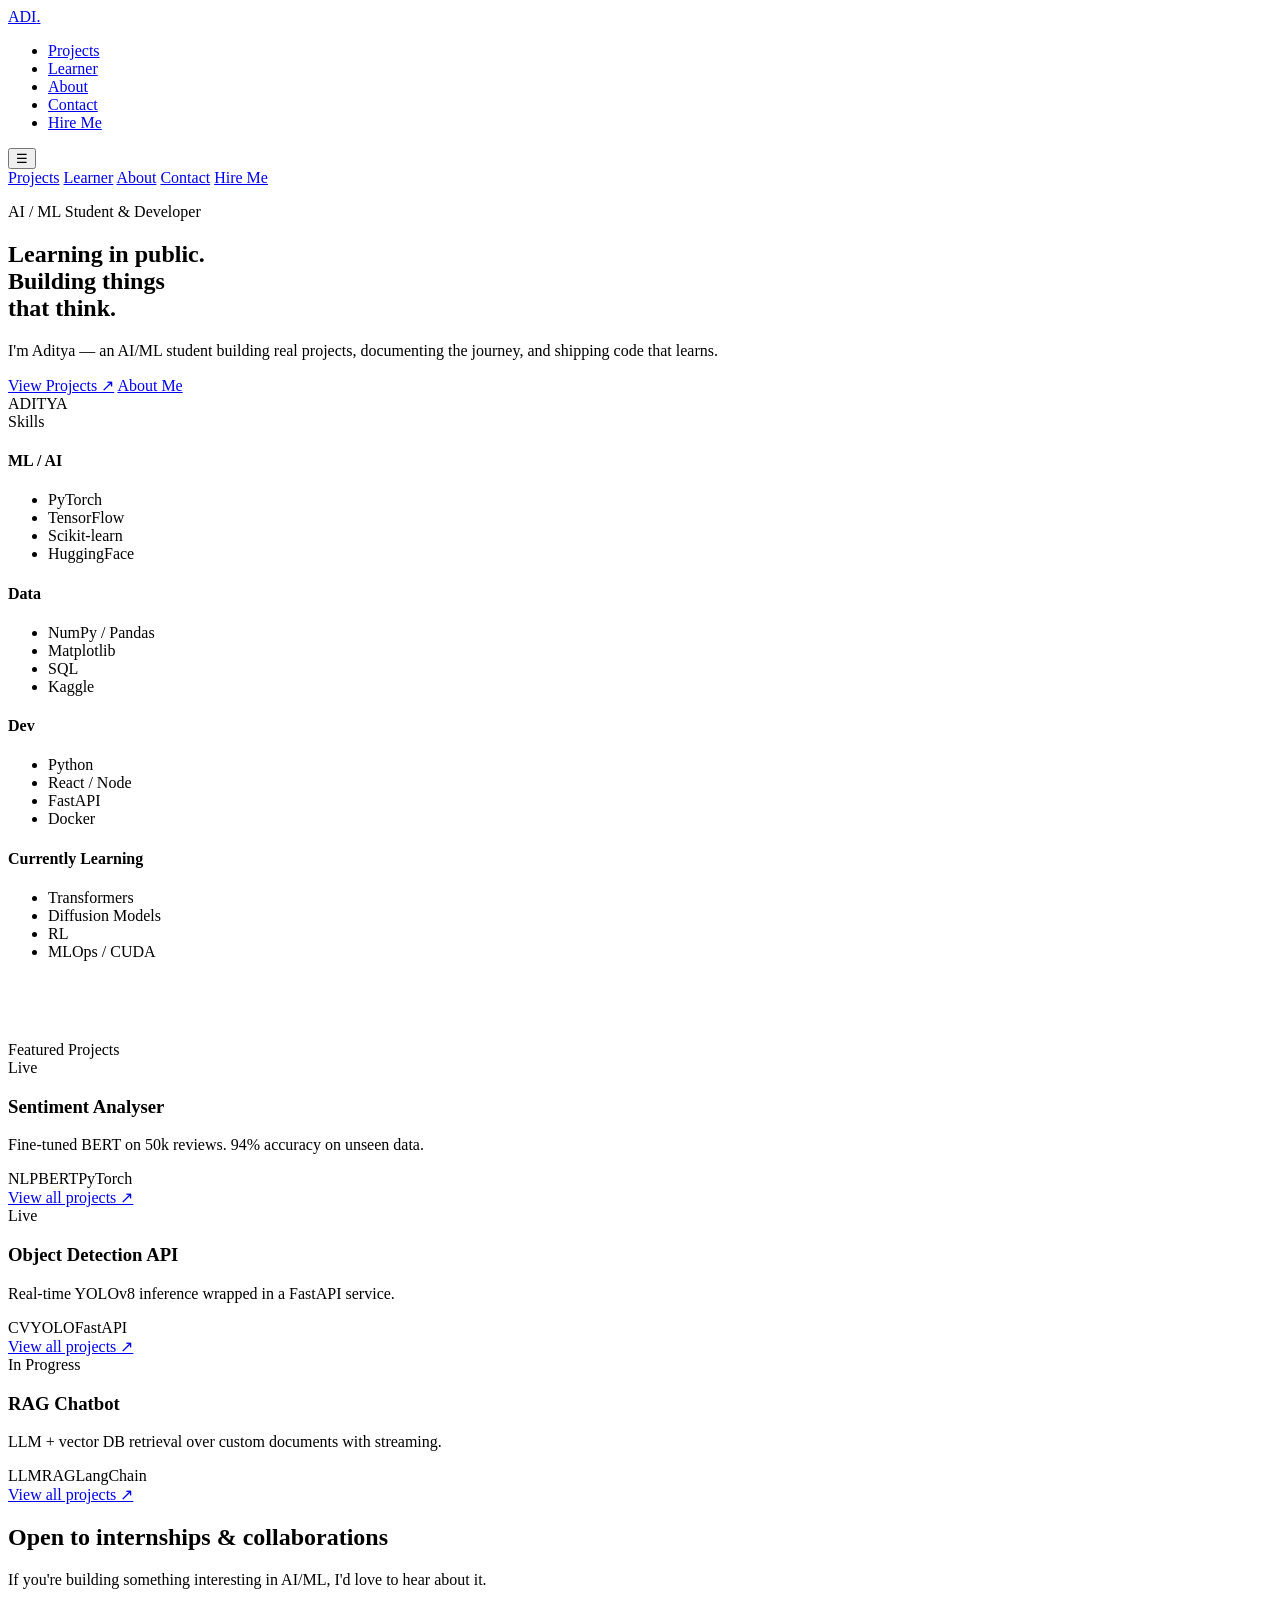
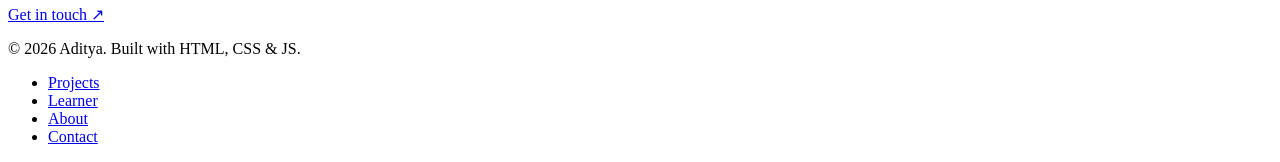
==== index.html @ 86e53b7c "Add files via upload" ====
<!DOCTYPE html>
<html lang="en">
<head>
  <meta charset="UTF-8" />
  <meta name="viewport" content="width=device-width, initial-scale=1.0" />
  <title>Aditya — AI/ML Student & Developer</title>
  <meta name="description" content="Learning in public. Building things that think. AI/ML student and full-stack developer." />
  <link rel="preconnect" href="https://fonts.googleapis.com" />
  <link rel="preconnect" href="https://fonts.gstatic.com" crossorigin />
  <link href="https://fonts.googleapis.com/css2?family=Space+Grotesk:wght@400;700&family=DM+Sans:wght@400;500&display=swap" rel="stylesheet" />
  <link rel="stylesheet" href="css/style.css" />
</head>
<body>

<!-- ── Header ──────────────────────────────────────────────────────────────── -->
<header>
  <div class="container">
    <div class="nav-inner">
      <a href="index.html" class="nav-logo">ADI<span>.</span></a>
      <nav aria-label="Main navigation">
        <ul class="nav-links">
          <li><a href="projects.html">Projects</a></li>
          <li><a href="learner.html">Learner</a></li>
          <li><a href="about.html">About</a></li>
          <li><a href="contact.html">Contact</a></li>
          <li><a href="contact.html" class="btn-hire">Hire Me</a></li>
        </ul>
      </nav>
      <button class="nav-toggle" aria-label="Open menu">☰</button>
    </div>
  </div>
  <nav class="mobile-nav" aria-label="Mobile navigation">
    <a href="projects.html">Projects</a>
    <a href="learner.html">Learner</a>
    <a href="about.html">About</a>
    <a href="contact.html">Contact</a>
    <a href="contact.html" class="btn-hire">Hire Me</a>
  </nav>
</header>

<!-- ── Main ────────────────────────────────────────────────────────────────── -->
<main>
  <div class="container">

    <!-- Hero -->
    <section class="hero">
      <p class="eyebrow hero-eyebrow">AI / ML Student &amp; Developer</p>
      <h1 class="hero-title">
        Learning in public.<br>
        Building things<br>
        that <span class="highlight">think.</span>
      </h1>
      <p class="hero-sub">
        I'm Aditya — an AI/ML student building real projects, documenting the journey, and shipping code that learns.
      </p>
      <div class="hero-actions">
        <a href="projects.html" class="btn btn-primary">View Projects &#8599;</a>
        <a href="about.html" class="btn btn-outline">About Me</a>
      </div>
    </section>

    <!-- Big name -->
    <div class="big-name" aria-hidden="true">
      <span>A</span><span>D</span><span>I</span><span>T</span><span>Y</span><span>A</span>
    </div>

    <!-- Skills strip -->
    <section class="fade-up">
      <div class="section-label"><span>Skills</span></div>
      <div class="skills-grid">
        <div class="skill-col">
          <h4>ML / AI</h4>
          <ul>
            <li>PyTorch</li>
            <li>TensorFlow</li>
            <li>Scikit-learn</li>
            <li>HuggingFace</li>
          </ul>
        </div>
        <div class="skill-col">
          <h4>Data</h4>
          <ul>
            <li>NumPy / Pandas</li>
            <li>Matplotlib</li>
            <li>SQL</li>
            <li>Kaggle</li>
          </ul>
        </div>
        <div class="skill-col">
          <h4>Dev</h4>
          <ul>
            <li>Python</li>
            <li>React / Node</li>
            <li>FastAPI</li>
            <li>Docker</li>
          </ul>
        </div>
        <div class="skill-col">
          <h4>Currently Learning</h4>
          <ul>
            <li>Transformers</li>
            <li>Diffusion Models</li>
            <li>RL</li>
            <li>MLOps / CUDA</li>
          </ul>
        </div>
      </div>
    </section>

    <!-- Featured projects bento -->
    <section style="margin-top:5rem;" class="fade-up">
      <div class="section-label"><span>Featured Projects</span></div>
      <div class="grid-3">
        <div class="card project-card">
          <span class="status">Live</span>
          <h3>Sentiment Analyser</h3>
          <p>Fine-tuned BERT on 50k reviews. 94% accuracy on unseen data.</p>
          <div class="project-tags">
            <span class="tag">NLP</span><span class="tag">BERT</span><span class="tag">PyTorch</span>
          </div>
          <div class="project-actions">
            <a href="projects.html">View all projects &#8599;</a>
          </div>
        </div>
        <div class="card project-card">
          <span class="status">Live</span>
          <h3>Object Detection API</h3>
          <p>Real-time YOLOv8 inference wrapped in a FastAPI service.</p>
          <div class="project-tags">
            <span class="tag">CV</span><span class="tag">YOLO</span><span class="tag">FastAPI</span>
          </div>
          <div class="project-actions">
            <a href="projects.html">View all projects &#8599;</a>
          </div>
        </div>
        <div class="card project-card">
          <span class="status">In Progress</span>
          <h3>RAG Chatbot</h3>
          <p>LLM + vector DB retrieval over custom documents with streaming.</p>
          <div class="project-tags">
            <span class="tag">LLM</span><span class="tag">RAG</span><span class="tag">LangChain</span>
          </div>
          <div class="project-actions">
            <a href="projects.html">View all projects &#8599;</a>
          </div>
        </div>
      </div>
    </section>

    <!-- CTA -->
    <div class="cta-banner fade-up">
      <div>
        <h2>Open to internships &amp; collaborations</h2>
        <p>If you're building something interesting in AI/ML, I'd love to hear about it.</p>
      </div>
      <a href="contact.html" class="btn btn-primary">Get in touch &#8599;</a>
    </div>

  </div>
</main>

<!-- ── Footer ───────────────────────────────────────────────────────────────── -->
<footer>
  <div class="container">
    <div class="footer-inner">
      <p>© 2026 Aditya. Built with HTML, CSS &amp; JS.</p>
      <ul class="footer-links">
        <li><a href="projects.html">Projects</a></li>
        <li><a href="learner.html">Learner</a></li>
        <li><a href="about.html">About</a></li>
        <li><a href="contact.html">Contact</a></li>
      </ul>
    </div>
  </div>
</footer>

<script src="js/main.js"></script>
</body>
</html>
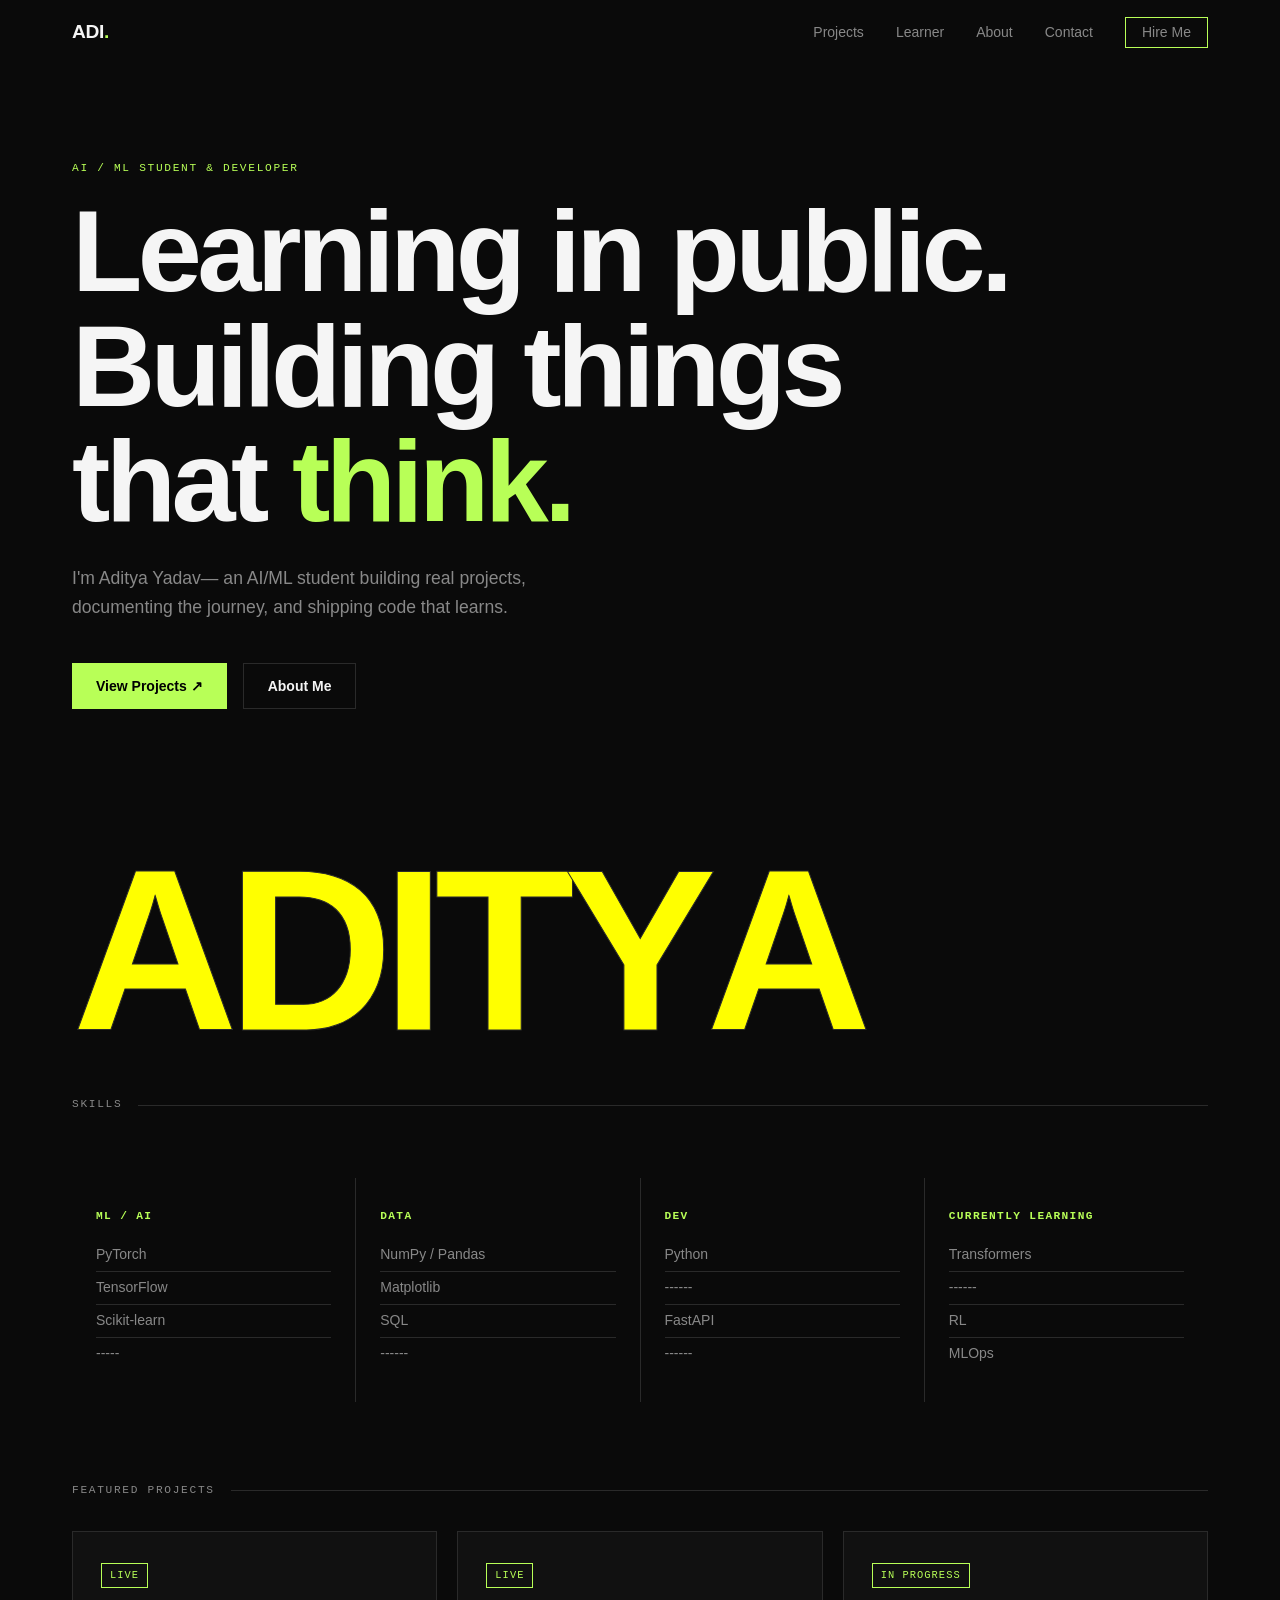
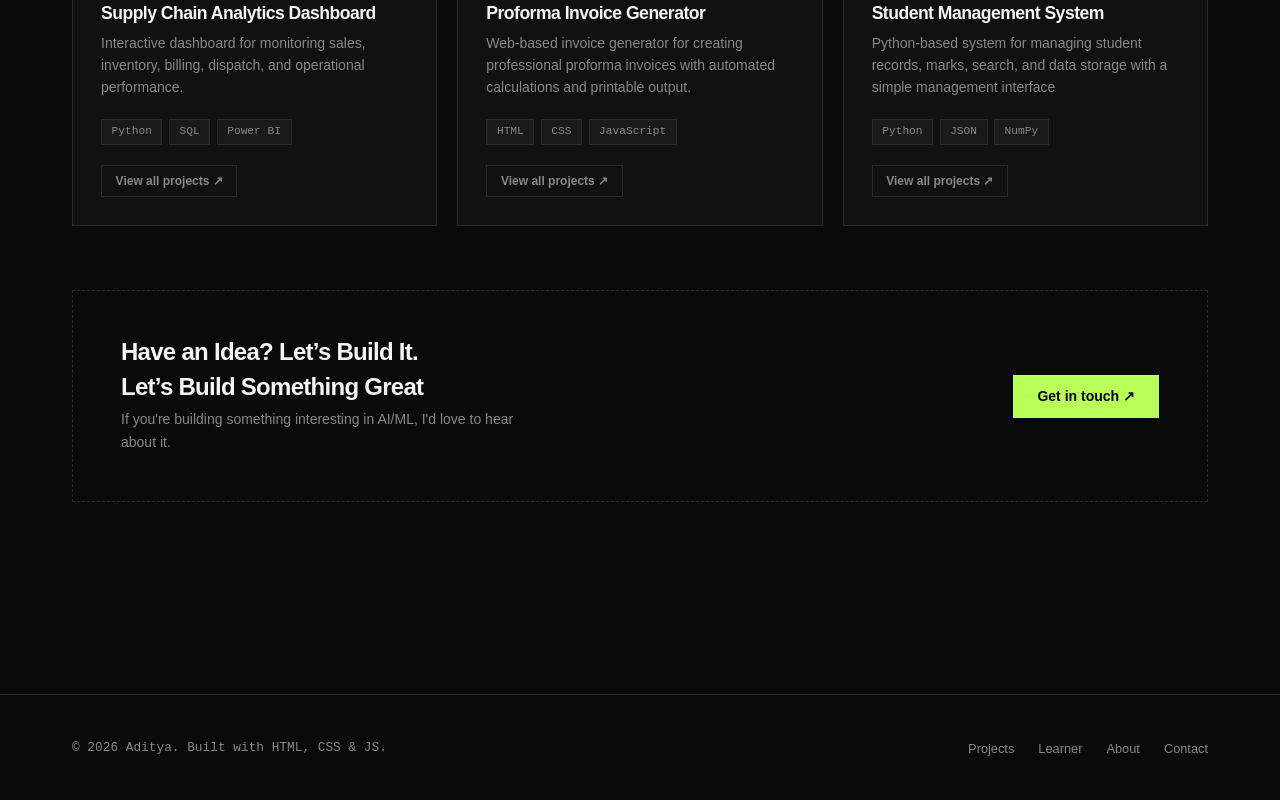
==== commit 3ac1a3bc: "Updated indel file and added some more feature to it. c" ====
--- a/index.html
+++ b/index.html
@@ -51,7 +51,7 @@
         that <span class="highlight">think.</span>
       </h1>
       <p class="hero-sub">
-        I'm Aditya — an AI/ML student building real projects, documenting the journey, and shipping code that learns.
+        I'm Aditya Yadav— an AI/ML student building real projects, documenting the journey, and shipping code that learns.
       </p>
       <div class="hero-actions">
         <a href="projects.html" class="btn btn-primary">View Projects &#8599;</a>
@@ -74,7 +74,7 @@
             <li>PyTorch</li>
             <li>TensorFlow</li>
             <li>Scikit-learn</li>
-            <li>HuggingFace</li>
+            <li>-----</li>
           </ul>
         </div>
         <div class="skill-col">
@@ -83,25 +83,25 @@
             <li>NumPy / Pandas</li>
             <li>Matplotlib</li>
             <li>SQL</li>
-            <li>Kaggle</li>
+            <li>------</li>
           </ul>
         </div>
         <div class="skill-col">
           <h4>Dev</h4>
           <ul>
             <li>Python</li>
-            <li>React / Node</li>
+            <li>------</li>
             <li>FastAPI</li>
-            <li>Docker</li>
+            <li>------</li>
           </ul>
         </div>
         <div class="skill-col">
           <h4>Currently Learning</h4>
           <ul>
             <li>Transformers</li>
-            <li>Diffusion Models</li>
+            <li>------</li>
             <li>RL</li>
-            <li>MLOps / CUDA</li>
+            <li>MLOps</li>
           </ul>
         </div>
       </div>
@@ -113,10 +113,10 @@
       <div class="grid-3">
         <div class="card project-card">
           <span class="status">Live</span>
-          <h3>Sentiment Analyser</h3>
-          <p>Fine-tuned BERT on 50k reviews. 94% accuracy on unseen data.</p>
+          <h3>Supply Chain Analytics Dashboard</h3>
+          <p>Interactive dashboard for monitoring sales, inventory, billing, dispatch, and operational performance.</p>
           <div class="project-tags">
-            <span class="tag">NLP</span><span class="tag">BERT</span><span class="tag">PyTorch</span>
+            <span class="tag">Python</span><span class="tag">SQL</span><span class="tag">Power BI</span>
           </div>
           <div class="project-actions">
             <a href="projects.html">View all projects &#8599;</a>
@@ -124,10 +124,10 @@
         </div>
         <div class="card project-card">
           <span class="status">Live</span>
-          <h3>Object Detection API</h3>
-          <p>Real-time YOLOv8 inference wrapped in a FastAPI service.</p>
+          <h3>Proforma Invoice Generator</h3>
+          <p>Web-based invoice generator for creating professional proforma invoices with automated calculations and printable output.</p>
           <div class="project-tags">
-            <span class="tag">CV</span><span class="tag">YOLO</span><span class="tag">FastAPI</span>
+            <span class="tag">HTML</span><span class="tag">CSS</span><span class="tag">JavaScript</span>
           </div>
           <div class="project-actions">
             <a href="projects.html">View all projects &#8599;</a>
@@ -135,10 +135,10 @@
         </div>
         <div class="card project-card">
           <span class="status">In Progress</span>
-          <h3>RAG Chatbot</h3>
-          <p>LLM + vector DB retrieval over custom documents with streaming.</p>
+          <h3>Student Management System</h3>
+          <p>Python-based system for managing student records, marks, search, and data storage with a simple management interface</p>
           <div class="project-tags">
-            <span class="tag">LLM</span><span class="tag">RAG</span><span class="tag">LangChain</span>
+            <span class="tag">Python</span><span class="tag">JSON</span><span class="tag">NumPy</span>
           </div>
           <div class="project-actions">
             <a href="projects.html">View all projects &#8599;</a>
@@ -150,7 +150,8 @@
     <!-- CTA -->
     <div class="cta-banner fade-up">
       <div>
-        <h2>Open to internships &amp; collaborations</h2>
+        <h2>Have an Idea?  Let’s Build It.</h2>
+        <h2>Let’s Build Something Great</h2>
         <p>If you're building something interesting in AI/ML, I'd love to hear about it.</p>
       </div>
       <a href="contact.html" class="btn btn-primary">Get in touch &#8599;</a>
--- a/css/style.css
+++ b/css/style.css
@@ -0,0 +1,711 @@
+
+/* ── Reset & Base ─────────────────────────────────────────────────────────── */
+*, *::before, *::after { box-sizing: border-box; margin: 0; padding: 0; }
+
+:root {
+  --bg:        #0a0a0a;
+  --fg:        #F5F5F5;
+  --primary:   #b8ff57;
+  --secondary: #64ff57;
+  --accent:    #9e57ff;
+  --muted:     #1a1a1a;
+  --muted-fg:  #888;
+  --border:    #2a2a2a;
+  --card:      #111;
+  --font-head: 'Space Grotesk', sans-serif;
+  --font-body: 'DM Sans', sans-serif;
+}
+
+html { scroll-behavior: smooth; }
+
+body {
+  background: var(--bg);
+  color: var(--fg);
+  font-family: var(--font-body);
+  font-size: 16px;
+  line-height: 1.6;
+  min-height: 100vh;
+}
+
+a { color: inherit; text-decoration: none; }
+img { display: block; max-width: 100%; }
+button { cursor: pointer; font-family: inherit; }
+
+/* ── Typography ───────────────────────────────────────────────────────────── */
+h1, h2, h3, h4, h5 {
+  font-family: var(--font-head);
+  font-weight: 700;
+  line-height: 1.1;
+  letter-spacing: -0.03em;
+}
+
+.eyebrow {
+  font-family: monospace;
+  font-size: 0.7rem;
+  letter-spacing: 0.15em;
+  text-transform: uppercase;
+  color: var(--primary);
+}
+
+/* ── Layout ───────────────────────────────────────────────────────────────── */
+.container {
+  max-width: 1200px;
+  margin: 0 auto;
+  padding: 0 2rem;
+}
+
+/* ── Header / Nav ─────────────────────────────────────────────────────────── */
+header {
+  position: fixed;
+  top: 0; left: 0; right: 0;
+  z-index: 100;
+  transition: background 0.3s, border-color 0.3s;
+  border-bottom: 1px solid transparent;
+}
+header.scrolled {
+  background: rgba(10,10,10,0.95);
+  backdrop-filter: blur(8px);
+  border-color: var(--border);
+}
+.nav-inner {
+  display: flex;
+  align-items: center;
+  justify-content: space-between;
+  height: 64px;
+}
+.nav-logo {
+  font-family: var(--font-head);
+  font-weight: 700;
+  font-size: 1.2rem;
+  color: var(--fg);
+  letter-spacing: -0.02em;
+}
+.nav-logo span { color: var(--primary); }
+.nav-links {
+  display: flex;
+  align-items: center;
+  gap: 2rem;
+  list-style: none;
+}
+.nav-links a {
+  font-size: 0.875rem;
+  font-weight: 500;
+  color: var(--muted-fg);
+  transition: color 0.2s;
+}
+.nav-links a:hover, .nav-links a.active { color: var(--fg); }
+.nav-links a.active { color: var(--primary); }
+.btn-hire {
+  padding: 0.4rem 1rem;
+  border: 1px solid var(--primary);
+  color: var(--primary);
+  font-size: 0.875rem;
+  font-weight: 600;
+  transition: background 0.2s, color 0.2s;
+}
+.btn-hire:hover { background: var(--primary); color: #000; }
+
+/* Mobile nav */
+.nav-toggle {
+  display: none;
+  background: none;
+  border: none;
+  color: var(--fg);
+  font-size: 1.5rem;
+  line-height: 1;
+}
+.mobile-nav {
+  display: none;
+  flex-direction: column;
+  gap: 1.25rem;
+  padding: 1.5rem 2rem;
+  background: var(--bg);
+  border-top: 1px solid var(--border);
+}
+.mobile-nav.open { display: flex; }
+.mobile-nav a {
+  font-size: 1rem;
+  font-weight: 500;
+  color: var(--fg);
+  transition: color 0.2s;
+}
+.mobile-nav a:hover { color: var(--primary); }
+.mobile-nav .btn-hire { text-align: center; }
+
+@media (max-width: 768px) {
+  .nav-links { display: none; }
+  .nav-toggle { display: block; }
+}
+
+/* ── Footer ───────────────────────────────────────────────────────────────── */
+footer {
+  border-top: 1px solid var(--border);
+  padding: 2.5rem 0;
+  margin-top: 6rem;
+}
+.footer-inner {
+  display: flex;
+  align-items: center;
+  justify-content: space-between;
+  flex-wrap: wrap;
+  gap: 1rem;
+}
+.footer-inner p {
+  font-size: 0.8rem;
+  color: var(--muted-fg);
+  font-family: monospace;
+}
+.footer-links {
+  display: flex;
+  gap: 1.5rem;
+  list-style: none;
+}
+.footer-links a {
+  font-size: 0.8rem;
+  color: var(--muted-fg);
+  transition: color 0.2s;
+}
+.footer-links a:hover { color: var(--primary); }
+
+/* ── Buttons ──────────────────────────────────────────────────────────────── */
+.btn {
+  display: inline-flex;
+  align-items: center;
+  gap: 0.4rem;
+  padding: 0.65rem 1.5rem;
+  font-size: 0.875rem;
+  font-weight: 700;
+  transition: all 0.2s;
+  border: none;
+}
+.btn-primary { background: var(--primary); color: #000; }
+.btn-primary:hover { background: #a0e84a; }
+.btn-outline {
+  background: transparent;
+  border: 1px solid var(--border);
+  color: var(--fg);
+}
+.btn-outline:hover { border-color: var(--fg); }
+
+/* ── Cards ────────────────────────────────────────────────────────────────── */
+.card {
+  background: var(--card);
+  border: 1px solid var(--border);
+  transition: border-color 0.25s, transform 0.25s;
+}
+.card:hover { border-color: var(--primary); transform: translateY(-4px); }
+
+/* ── Tags ─────────────────────────────────────────────────────────────────── */
+.tag {
+  display: inline-block;
+  padding: 0.2rem 0.6rem;
+  font-size: 0.7rem;
+  font-family: monospace;
+  border: 1px solid var(--border);
+  background: var(--muted);
+  color: var(--muted-fg);
+}
+
+/* ── Section divider ──────────────────────────────────────────────────────── */
+.section-label {
+  display: flex;
+  align-items: center;
+  gap: 1rem;
+  margin-bottom: 2rem;
+}
+.section-label span {
+  font-family: monospace;
+  font-size: 0.7rem;
+  letter-spacing: 0.15em;
+  text-transform: uppercase;
+  color: var(--muted-fg);
+  white-space: nowrap;
+}
+.section-label::after {
+  content: '';
+  flex: 1;
+  height: 1px;
+  background: var(--border);
+}
+
+/* ── Fade-in animation ────────────────────────────────────────────────────── */
+.fade-up {
+  opacity: 0;
+  transform: translateY(28px);
+  transition: opacity 0.5s ease, transform 0.5s ease;
+}
+.fade-up.visible {
+  opacity: 1;
+  transform: translateY(0);
+}
+
+/* ── Page wrapper ─────────────────────────────────────────────────────────── */
+main { padding-top: 96px; padding-bottom: 6rem; }
+
+/* ── Grid helpers ─────────────────────────────────────────────────────────── */
+.grid-3 {
+  display: grid;
+  grid-template-columns: repeat(auto-fit, minmax(300px, 1fr));
+  gap: 1.25rem;
+}
+.grid-2 {
+  display: grid;
+  grid-template-columns: repeat(auto-fit, minmax(280px, 1fr));
+  gap: 1.25rem;
+}
+
+/* ── Hero ─────────────────────────────────────────────────────────────────── */
+.hero { padding: 4rem 0 6rem; }
+.hero-eyebrow { margin-bottom: 1rem; }
+.hero-title {
+  font-size: clamp(3.5rem, 9vw, 8rem);
+  letter-spacing: -0.04em;
+  line-height: 1;
+  margin-bottom: 1.5rem;
+}
+.hero-title .highlight { color: var(--primary); }
+.hero-sub {
+  font-size: 1.1rem;
+  color: var(--muted-fg);
+  max-width: 520px;
+  margin-bottom: 2.5rem;
+  line-height: 1.7;
+}
+.hero-actions { display: flex; gap: 1rem; flex-wrap: wrap; }
+
+/* Big letter stagger */
+.big-name {
+  font-family: var(--font-head);
+  font-weight: 700;
+  font-size: clamp(5rem, 18vw, 16rem);
+  letter-spacing: -0.05em;
+  line-height: 0.85;
+  color: yellow;
+  -webkit-text-stroke: 1px var(--border);
+  user-select: none;
+  overflow: hidden;
+  margin: 3rem 0;
+}
+.big-name span {
+  display: inline-block;
+  opacity: 0;
+  transform: translateY(60px);
+  transition: opacity 0.4s ease, transform 0.4s ease;
+}
+.big-name span.in {
+  opacity: 1;
+  transform: translateY(0);
+}
+
+/* ── Skills strip ─────────────────────────────────────────────────────────── */
+.skills-grid {
+  display: grid;
+  grid-template-columns: repeat(auto-fit, minmax(200px, 1fr));
+  gap: 1px;
+  background: var(--border);
+  margin-top: 4rem;
+}
+.skill-col {
+  background: var(--bg);
+  padding: 2rem 1.5rem;
+}
+.skill-col h4 {
+  font-size: 0.7rem;
+  font-family: monospace;
+  letter-spacing: 0.12em;
+  text-transform: uppercase;
+  color: var(--primary);
+  margin-bottom: 1rem;
+}
+.skill-col ul { list-style: none; }
+.skill-col li {
+  font-size: 0.875rem;
+  color: var(--muted-fg);
+  padding: 0.3rem 0;
+  border-bottom: 1px solid var(--border);
+}
+.skill-col li:last-child { border: none; }
+
+/* ── Project card ─────────────────────────────────────────────────────────── */
+.project-card { padding: 1.75rem; }
+.project-card .status {
+  display: inline-block;
+  font-size: 0.65rem;
+  font-family: monospace;
+  letter-spacing: 0.1em;
+  text-transform: uppercase;
+  padding: 0.2rem 0.5rem;
+  border: 1px solid var(--primary);
+  color: var(--primary);
+  margin-bottom: 1rem;
+}
+.project-card h3 {
+  font-size: 1.1rem;
+  margin-bottom: 0.5rem;
+}
+.project-card p {
+  font-size: 0.875rem;
+  color: var(--muted-fg);
+  margin-bottom: 1.25rem;
+  line-height: 1.6;
+}
+.project-tags { display: flex; flex-wrap: wrap; gap: 0.4rem; margin-bottom: 1.25rem; }
+.project-actions { display: flex; gap: 0.5rem; flex-wrap: wrap; }
+.project-actions a {
+  padding: 0.35rem 0.85rem;
+  font-size: 0.75rem;
+  font-weight: 600;
+  border: 1px solid var(--border);
+  color: var(--muted-fg);
+  transition: all 0.2s;
+}
+.project-actions a:hover { border-color: var(--primary); color: var(--primary); }
+
+/* Category filter */
+.filter-bar {
+  display: flex;
+  flex-wrap: wrap;
+  gap: 0.5rem;
+  margin-bottom: 2.5rem;
+}
+.filter-btn {
+  padding: 0.4rem 1rem;
+  font-size: 0.75rem;
+  font-family: monospace;
+  letter-spacing: 0.08em;
+  text-transform: uppercase;
+  border: 1px solid var(--border);
+  background: transparent;
+  color: var(--muted-fg);
+  transition: all 0.2s;
+}
+.filter-btn:hover, .filter-btn.active {
+  border-color: var(--primary);
+  color: var(--primary);
+}
+
+/* ── Stats row ────────────────────────────────────────────────────────────── */
+.stats-row {
+  display: grid;
+  grid-template-columns: repeat(2, 1fr);
+  gap: 1px;
+  background: var(--border);
+  margin: 3rem 0;
+}
+@media (min-width: 640px) {
+  .stats-row { grid-template-columns: repeat(4, 1fr); }
+}
+.stat-cell {
+  background: var(--bg);
+  padding: 2.5rem 1rem;
+  text-align: center;
+}
+.stat-cell .val {
+  font-family: var(--font-head);
+  font-size: clamp(2rem, 5vw, 3.5rem);
+  font-weight: 700;
+  color: var(--primary);
+  letter-spacing: -0.03em;
+  line-height: 1;
+  display: block;
+  margin-bottom: 0.4rem;
+}
+.stat-cell .lbl {
+  font-family: monospace;
+  font-size: 0.65rem;
+  letter-spacing: 0.12em;
+  text-transform: uppercase;
+  color: var(--muted-fg);
+}
+
+/* ── Skill bars ───────────────────────────────────────────────────────────── */
+.skill-bar-group { margin-bottom: 2.5rem; }
+.skill-bar-group h4 {
+  font-family: monospace;
+  font-size: 0.65rem;
+  letter-spacing: 0.12em;
+  text-transform: uppercase;
+  color: var(--muted-fg);
+  margin-bottom: 1rem;
+}
+.skill-bar-item { margin-bottom: 1rem; }
+.skill-bar-item .sb-label {
+  display: flex;
+  justify-content: space-between;
+  font-size: 0.75rem;
+  font-family: monospace;
+  margin-bottom: 0.4rem;
+}
+.skill-bar-item .sb-label span:last-child { color: var(--muted-fg); }
+.sb-track {
+  height: 1px;
+  background: var(--border);
+  overflow: hidden;
+}
+.sb-fill {
+  height: 100%;
+  background: var(--primary);
+  width: 0;
+  transition: width 0.8s ease;
+}
+
+/* ── Interest tags ────────────────────────────────────────────────────────── */
+.interest-tags { display: flex; flex-wrap: wrap; gap: 0.5rem; margin-top: 1.5rem; }
+.interest-tag {
+  padding: 0.35rem 0.75rem;
+  font-size: 0.75rem;
+  font-family: monospace;
+  border: 1px solid var(--border);
+  color: var(--muted-fg);
+  transition: all 0.2s;
+}
+.interest-tag:hover { border-color: var(--primary); color: var(--primary); }
+
+/* ── CTA banner ───────────────────────────────────────────────────────────── */
+.cta-banner {
+  border: 1px dashed var(--border);
+  padding: 3rem;
+  display: flex;
+  align-items: center;
+  justify-content: space-between;
+  gap: 2rem;
+  flex-wrap: wrap;
+  margin-top: 4rem;
+}
+.cta-banner h2 { font-size: 1.5rem; margin-bottom: 0.5rem; }
+.cta-banner p { font-size: 0.875rem; color: var(--muted-fg); max-width: 400px; }
+
+/* ── Contact form ─────────────────────────────────────────────────────────── */
+.form-group { display: flex; flex-direction: column; gap: 0.5rem; margin-bottom: 1.5rem; }
+.form-group label {
+  font-family: monospace;
+  font-size: 0.65rem;
+  letter-spacing: 0.12em;
+  text-transform: uppercase;
+  color: var(--muted-fg);
+}
+.form-group input,
+.form-group textarea {
+  background: var(--card);
+  border: 1px solid var(--border);
+  color: var(--fg);
+  font-family: var(--font-body);
+  font-size: 0.875rem;
+  padding: 0.75rem 1rem;
+  outline: none;
+  transition: border-color 0.2s;
+  width: 100%;
+}
+.form-group input:focus,
+.form-group textarea:focus { border-color: var(--primary); }
+.form-group textarea { resize: vertical; min-height: 140px; }
+.form-row { display: grid; grid-template-columns: 1fr 1fr; gap: 1rem; }
+@media (max-width: 600px) { .form-row { grid-template-columns: 1fr; } }
+
+.chip-group { display: flex; flex-wrap: wrap; gap: 0.5rem; }
+.chip {
+  padding: 0.35rem 0.85rem;
+  font-size: 0.75rem;
+  font-family: monospace;
+  border: 1px solid var(--border);
+  background: transparent;
+  color: var(--muted-fg);
+  transition: all 0.2s;
+}
+.chip:hover, .chip.selected {
+  border-color: var(--primary);
+  color: var(--primary);
+  background: rgba(184,255,87,0.06);
+}
+
+.form-error {
+  display: flex;
+  align-items: center;
+  gap: 0.5rem;
+  padding: 0.75rem 1rem;
+  border: 1px solid rgba(255,80,80,0.4);
+  background: rgba(255,80,80,0.05);
+  color: #ff5050;
+  font-size: 0.8rem;
+  margin-bottom: 1rem;
+}
+.form-success {
+  padding: 2.5rem;
+  border: 1px solid var(--primary);
+  background: rgba(184,255,87,0.04);
+}
+.form-success h3 { font-size: 1.25rem; margin: 0.75rem 0 0.5rem; }
+.form-success p { font-size: 0.875rem; color: var(--muted-fg); }
+.form-success .reset-btn {
+  margin-top: 1rem;
+  background: none;
+  border: none;
+  color: var(--primary);
+  font-size: 0.8rem;
+  font-family: monospace;
+  text-decoration: underline;
+}
+
+/* Contact links */
+.contact-link {
+  display: flex;
+  align-items: center;
+  justify-content: space-between;
+  padding: 1rem 0;
+  border-bottom: 1px solid var(--border);
+  transition: border-color 0.2s;
+}
+.contact-link:hover { border-color: var(--primary); }
+.contact-link .cl-label {
+  font-family: monospace;
+  font-size: 0.65rem;
+  letter-spacing: 0.12em;
+  text-transform: uppercase;
+  color: var(--muted-fg);
+  margin-bottom: 0.2rem;
+}
+.contact-link .cl-handle {
+  font-size: 0.875rem;
+  font-weight: 500;
+  transition: color 0.2s;
+}
+.contact-link:hover .cl-handle { color: var(--primary); }
+
+/* ── Learner ──────────────────────────────────────────────────────────────── */
+.folder-card {
+  background: var(--card);
+  border: 1px solid var(--border);
+  padding: 1.75rem;
+  min-height: 220px;
+  display: flex;
+  flex-direction: column;
+  justify-content: space-between;
+  transition: border-color 0.25s, transform 0.25s;
+  text-decoration: none;
+  color: inherit;
+}
+.folder-card:hover { transform: translateY(-6px); }
+.folder-icon {
+  width: 40px; height: 40px;
+  display: flex; align-items: center; justify-content: center;
+  margin-bottom: 1.25rem;
+  font-size: 1.2rem;
+}
+.folder-card h2 { font-size: 1.2rem; margin-bottom: 0.4rem; transition: color 0.2s; }
+.folder-card p { font-size: 0.8rem; color: var(--muted-fg); line-height: 1.5; }
+.folder-footer {
+  display: flex;
+  align-items: center;
+  justify-content: space-between;
+  margin-top: 1.5rem;
+}
+.folder-footer span { font-family: monospace; font-size: 0.7rem; color: var(--muted-fg); }
+.folder-add {
+  border: 1px dashed var(--border);
+  background: var(--card);
+  min-height: 220px;
+  display: flex;
+  flex-direction: column;
+  align-items: center;
+  justify-content: center;
+  gap: 0.75rem;
+  padding: 1.75rem;
+  text-align: center;
+}
+.folder-add p { font-family: monospace; font-size: 0.75rem; color: var(--muted-fg); line-height: 1.6; }
+.folder-add code { color: var(--fg); }
+
+/* Video card */
+.video-card {
+  background: var(--card);
+  border: 1px solid var(--border);
+  overflow: hidden;
+  transition: border-color 0.25s, transform 0.25s;
+  text-decoration: none;
+  color: inherit;
+  display: block;
+}
+.video-card:hover { transform: translateY(-5px); }
+.video-thumb {
+  position: relative;
+  aspect-ratio: 16/9;
+  background: var(--muted);
+  overflow: hidden;
+}
+.video-thumb img {
+  width: 100%; height: 100%;
+  object-fit: cover;
+  transition: transform 0.5s ease;
+}
+.video-card:hover .video-thumb img { transform: scale(1.05); }
+.play-overlay {
+  position: absolute; inset: 0;
+  display: flex; align-items: center; justify-content: center;
+  background: rgba(0,0,0,0.45);
+  opacity: 0;
+  transition: opacity 0.3s;
+  pointer-events: none;
+}
+.video-card:hover .play-overlay { opacity: 1; }
+.play-btn {
+  width: 48px; height: 48px;
+  border-radius: 50%;
+  display: flex; align-items: center; justify-content: center;
+  font-size: 1.2rem;
+}
+.duration-badge {
+  position: absolute;
+  bottom: 8px; right: 8px;
+  background: rgba(0,0,0,0.75);
+  padding: 0.15rem 0.45rem;
+  font-family: monospace;
+  font-size: 0.65rem;
+  color: rgba(255,255,255,0.9);
+}
+.video-body { padding: 1.25rem; }
+.video-body h3 { font-size: 0.9rem; margin-bottom: 0.75rem; transition: color 0.2s; }
+.video-card:hover .video-body h3 { color: var(--primary); }
+.video-add {
+  border: 1px dashed var(--border);
+  background: var(--card);
+  aspect-ratio: 16/9;
+  display: flex;
+  flex-direction: column;
+  align-items: center;
+  justify-content: center;
+  gap: 0.75rem;
+  padding: 1.5rem;
+  text-align: center;
+}
+.video-add p { font-family: monospace; font-size: 0.7rem; color: var(--muted-fg); line-height: 1.6; }
+.video-add code { color: var(--fg); }
+
+/* Back link */
+.back-link {
+  display: inline-flex;
+  align-items: center;
+  gap: 0.4rem;
+  font-family: monospace;
+  font-size: 0.75rem;
+  color: var(--muted-fg);
+  margin-bottom: 2.5rem;
+  transition: color 0.2s;
+}
+.back-link:hover { color: var(--fg); }
+
+/* ── Spinner ──────────────────────────────────────────────────────────────── */
+.spinner {
+  width: 16px; height: 16px;
+  border: 2px solid rgba(0,0,0,0.3);
+  border-top-color: #000;
+  border-radius: 50%;
+  animation: spin 0.6s linear infinite;
+  display: inline-block;
+}
+@keyframes spin { to { transform: rotate(360deg); } }
+
+/* ── Responsive ───────────────────────────────────────────────────────────── */
+@media (max-width: 768px) {
+  .cta-banner { flex-direction: column; }
+  .big-name { font-size: clamp(4rem, 22vw, 8rem); }
+}
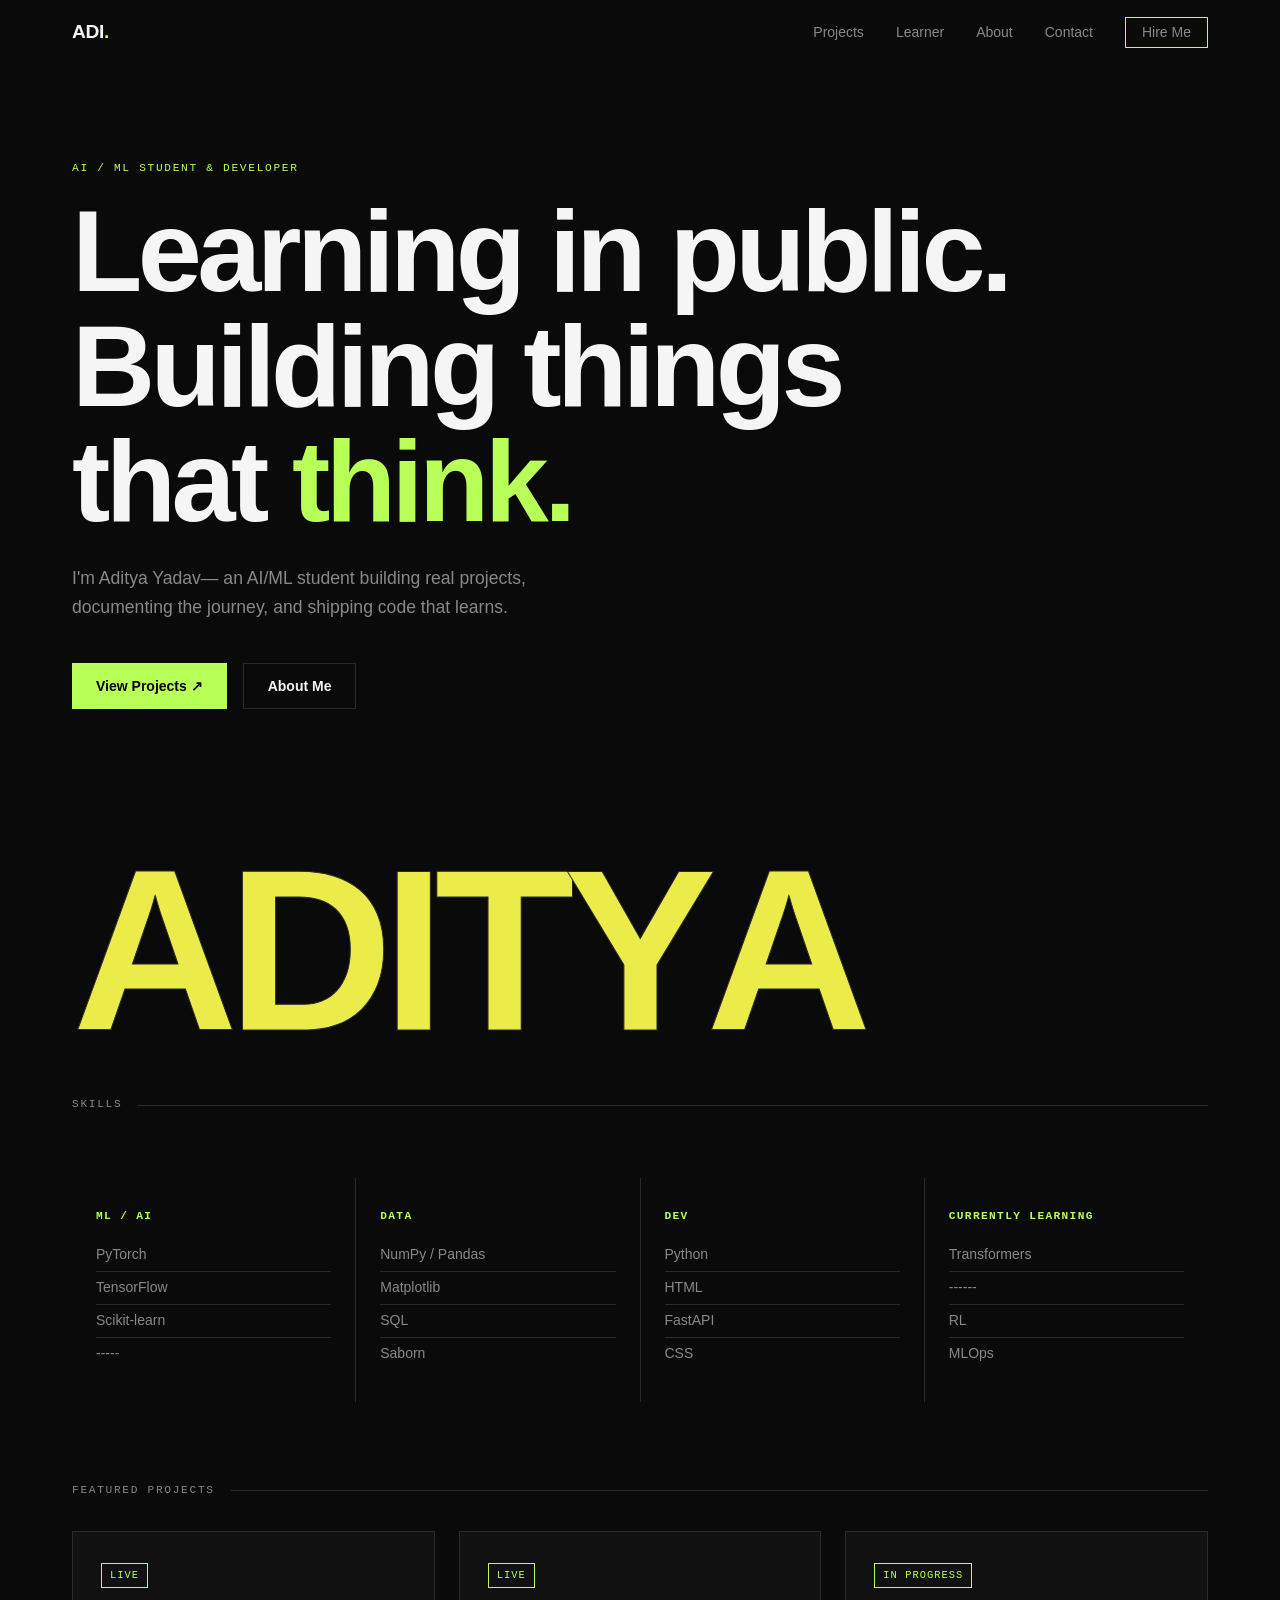
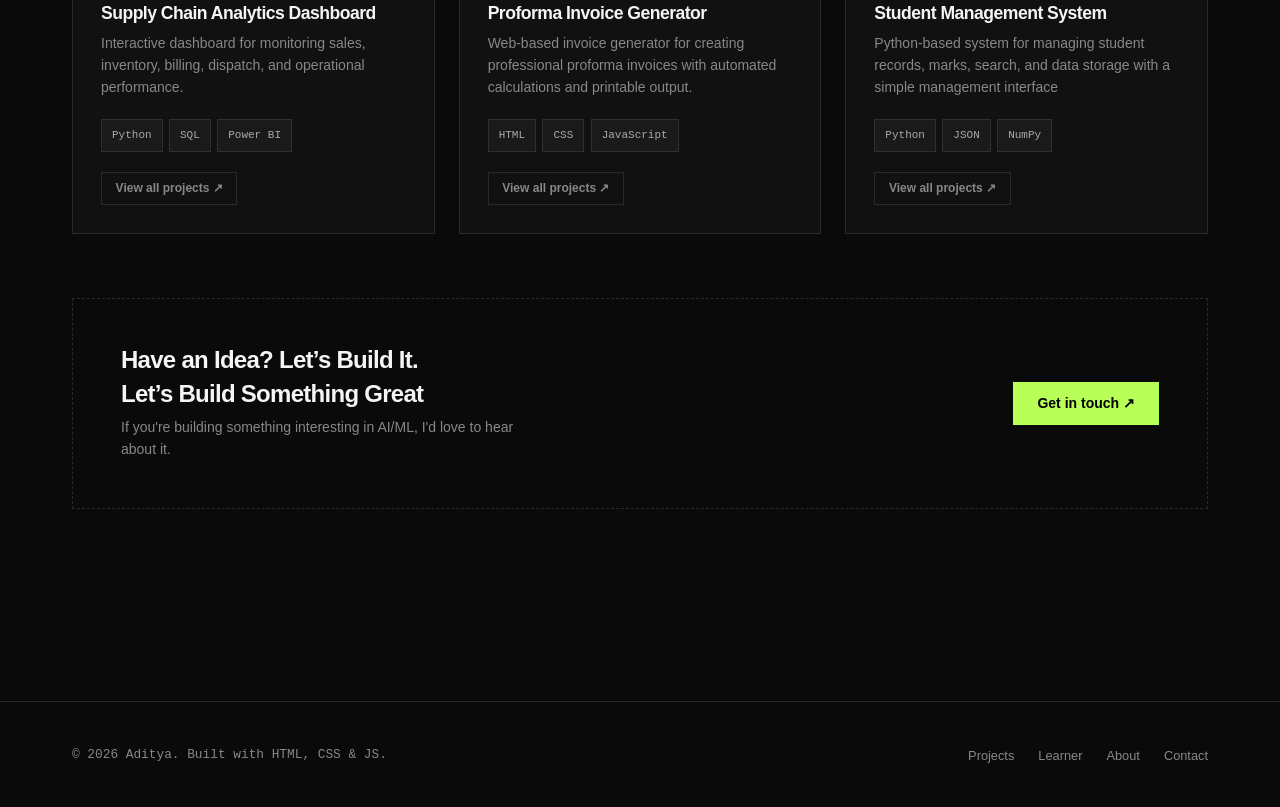
==== commit 826bb1e0: "Updated Dev tool tables." ====
--- a/index.html
+++ b/index.html
@@ -83,16 +83,16 @@
             <li>NumPy / Pandas</li>
             <li>Matplotlib</li>
             <li>SQL</li>
-            <li>------</li>
+            <li>Saborn</li>
           </ul>
         </div>
         <div class="skill-col">
           <h4>Dev</h4>
           <ul>
             <li>Python</li>
-            <li>------</li>
+            <li>HTML</li>
             <li>FastAPI</li>
-            <li>------</li>
+            <li>CSS</li>
           </ul>
         </div>
         <div class="skill-col">
--- a/css/style.css
+++ b/css/style.css
@@ -243,11 +243,113 @@
 main { padding-top: 96px; padding-bottom: 6rem; }
 
 /* ── Grid helpers ─────────────────────────────────────────────────────────── */
+/* Repository Grid */
+
 .grid-3 {
-  display: grid;
-  grid-template-columns: repeat(auto-fit, minmax(300px, 1fr));
-  gap: 1.25rem;
-}
+    display: grid;
+    grid-template-columns: repeat(3, minmax(0, 1fr));
+    gap: 24px;
+}
+
+/* Repository Card */
+
+.repo-card {
+    display: block;
+    text-decoration: none;
+    color: inherit;
+    background: #111111;
+    border: 1px solid #2b2b2b;
+    transition: transform 0.2s ease,
+                border-color 0.2s ease;
+}
+
+.repo-card:hover {
+    transform: translateY(-4px);
+    border-color: #64ff57;
+}
+
+/* Repository Icon */
+
+.repo-icon {
+    height: 150px;
+    display: flex;
+    align-items: center;
+    justify-content: center;
+    background: #1a1a1a;
+    color: #64ff57;
+}
+
+/* SVG image icons */
+.repo-icon img,
+.repo-icon svg {
+    width: 88px;
+    height: 88px;
+    object-fit: contain;
+}
+
+/* Icon hover effect */
+.repo-card:hover .repo-icon img,
+.repo-card:hover .repo-icon svg {
+    transform: scale(1.1);
+    transition: transform 0.3s ease;
+}
+
+
+/* Repository Details */
+
+.repo-body {
+    padding: 24px;
+}
+
+.repo-body h3 {
+    margin: 0 0 12px;
+    color: #ffffff;
+    font-size: 17px;
+}
+
+.repo-body p {
+    color: var(--muted-fg, #999999);
+    font-size: 13px;
+    line-height: 1.7;
+    min-height: 65px;
+}
+
+/* Technology Tags */
+
+.project-tags {
+    display: flex;
+    flex-wrap: wrap;
+    gap: 7px;
+    margin-top: 18px;
+}
+
+.tag {
+    padding: 7px 10px;
+    background: #1a1a1a;
+    border: 1px solid #303030;
+    color: #aaaaaa;
+    font-family: monospace;
+    font-size: 11px;
+}
+
+/* Repository Link */
+
+.repo-link {
+    display: flex;
+    justify-content: space-between;
+    align-items: center;
+    margin-top: 24px;
+    padding-top: 15px;
+    border-top: 1px solid #303030;
+    color: #64ff57;
+    font-family: monospace;
+    font-size: 12px;
+}
+
+.repo-link span {
+    font-size: 18px;
+}
+
 .grid-2 {
   display: grid;
   grid-template-columns: repeat(auto-fit, minmax(280px, 1fr));
@@ -280,7 +382,7 @@
   font-size: clamp(5rem, 18vw, 16rem);
   letter-spacing: -0.05em;
   line-height: 0.85;
-  color: yellow;
+  color: rgb(235, 235, 74);
   -webkit-text-stroke: 1px var(--border);
   user-select: none;
   overflow: hidden;
